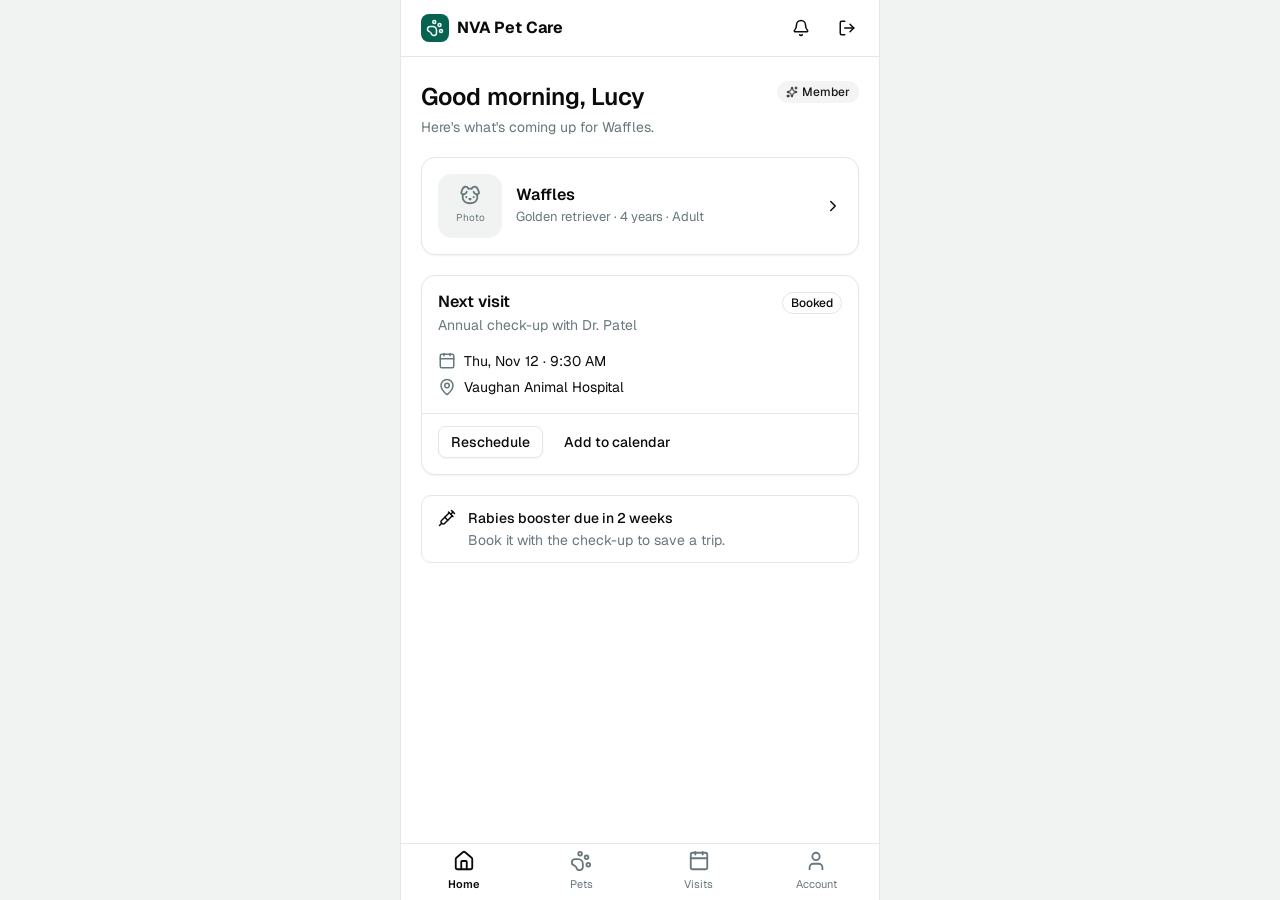
==== home.html @ 175a1b20 "test version commit" ====
<!DOCTYPE html>
<html lang="en">
<head>
  <meta charset="utf-8">
  <meta name="viewport" content="width=device-width, initial-scale=1, viewport-fit=cover">
  <title>Home · NVA Pet Care</title>
  <link rel="preconnect" href="https://fonts.googleapis.com">
  <link rel="preconnect" href="https://fonts.gstatic.com" crossorigin>
  <link href="https://fonts.googleapis.com/css2?family=Geist:wght@400;500;600;700;800&display=swap" rel="stylesheet">
  <link rel="stylesheet" href="styles.css">
</head>
<body>
  <div class="app">
    <header class="app-header">
      <a class="brand" href="home.html">
        <span class="brand-mark"><i data-icon="paw-print" data-size="18"></i></span>
        <span class="brand-name">NVA Pet Care</span>
      </a>
      <span class="header-actions">
        <button type="button" class="btn btn--ghost btn--icon" aria-label="Notifications" data-toast="No new notifications.">
          <i data-icon="bell" data-size="18"></i>
        </button>
        <a class="btn btn--ghost btn--icon" aria-label="Sign out" href="index.html?entry=returning" id="sign-out">
          <i data-icon="log-out" data-size="18"></i>
        </a>
      </span>
    </header>

    <main class="app-main app-main--home">
      <div style="display:flex;align-items:flex-start;justify-content:space-between;gap:12px">
        <div style="display:flex;flex-direction:column;gap:4px">
          <h1 class="h3"><span id="greeting">Good morning</span>, Lucy</h1>
          <p class="muted text-sm" style="margin:0">Here's what's coming up for Waffles.</p>
        </div>
        <span class="badge badge--secondary"><i data-icon="sparkles" data-size="12"></i>Member</span>
      </div>

      <a class="card" href="#pets" data-toast="Waffles' profile isn't part of this prototype yet.">
        <div class="card-content pet-row">
          <div class="pet-photo" role="img" aria-label="Photo: Waffles"><i data-icon="dog" data-size="22"></i>Photo</div>
          <div class="pet-meta">
            <span class="pet-name">Waffles</span>
            <span class="pet-sub">Golden retriever · 4 years · Adult</span>
          </div>
          <i data-icon="chevron-right" data-size="18"></i>
        </div>
      </a>

      <section class="card" aria-labelledby="visit-title">
        <div class="card-header">
          <h2 class="card-title" id="visit-title">Next visit</h2>
          <p class="card-description">Annual check-up with Dr. Patel</p>
          <div class="card-action"><span class="badge badge--outline">Booked</span></div>
        </div>
        <div class="card-content meta-list">
          <span><i data-icon="calendar" data-size="18"></i><time id="visit-time" datetime="2026-11-12T09:30">Thu, Nov 12 · 9:30 AM</time></span>
          <span><i data-icon="map-pin" data-size="18"></i>Vaughan Animal Hospital</span>
        </div>
        <div class="card-footer">
          <button type="button" class="btn btn--outline btn--sm" data-toast="Rescheduling isn't part of this prototype yet.">Reschedule</button>
          <button type="button" class="btn btn--ghost btn--sm" id="add-to-calendar">Add to calendar</button>
        </div>
      </section>

      <div class="alert" role="status">
        <i data-icon="syringe" data-size="18"></i>
        <p class="alert-title">Rabies booster due in 2 weeks</p>
        <p class="alert-description">Book it with the check-up to save a trip.</p>
      </div>
    </main>

    <nav class="tabbar" aria-label="App">
      <a href="#home" aria-current="page"><i data-icon="house" data-size="22"></i>Home</a>
      <a href="#pets"><i data-icon="paw-print" data-size="22"></i>Pets</a>
      <a href="#visits"><i data-icon="calendar" data-size="22"></i>Visits</a>
      <a href="#account"><i data-icon="user" data-size="22"></i>Account</a>
    </nav>
  </div>

  <div class="toast-region" aria-live="polite"></div>

  <script src="icons.js"></script>
  <script src="app.js"></script>
</body>
</html>
---- styles.css ----
/* NVA Pet Care — login sample pages
   Plain CSS port of the Syrup Design System tokens (shadcn-style) used on the canvas. */

/* ---------- Tokens ---------- */
:root {
  /* Primitives used by the semantic tokens below */
  --brand-50: oklch(98% 0.0152 171.07);
  --brand-700: oklch(44.66% 0.0834 173.18);
  --brand-800: oklch(37.69% 0.0677 172.92);
  --mist-100: oklch(96.3% 0.002 197.1);
  --mist-200: oklch(92.5% 0.005 214.3);
  --mist-400: oklch(72.3% 0.014 214.4);
  --mist-500: oklch(56% 0.021 213.5);
  --mist-800: oklch(27.5% 0.011 216.9);
  --mist-900: oklch(21.8% 0.008 223.9);
  --mist-950: oklch(14.8% 0.004 228.8);
  --zinc-100: oklch(96.7% 0.001 286.375);
  --zinc-900: oklch(21% 0.006 285.885);
  --red-600: oklch(57.7% 0.245 27.325);

  /* Semantic (light) */
  --background: #fff;
  --foreground: var(--mist-950);
  --card: #fff;
  --card-foreground: var(--mist-950);
  --primary: var(--brand-700);
  --primary-foreground: var(--brand-50);
  --secondary: var(--zinc-100);
  --secondary-foreground: var(--zinc-900);
  --muted: var(--mist-100);
  --muted-foreground: var(--mist-500);
  --accent: var(--mist-100);
  --accent-foreground: var(--mist-900);
  --destructive: var(--red-600);
  --border: var(--mist-200);
  --input: var(--mist-200);
  --ring: var(--mist-400);

  --spacing: 0.25rem;
  --radius: 0.625rem;
  --shadow-xs: 0 1px 2px 0 rgb(0 0 0 / 0.05);
  --shadow-sm: 0 1px 3px 0 rgb(0 0 0 / 0.1), 0 1px 2px -1px rgb(0 0 0 / 0.1);
  --shadow-lg: 0 10px 15px -3px rgb(0 0 0 / 0.1), 0 4px 6px -4px rgb(0 0 0 / 0.1);
  --ease: cubic-bezier(0.4, 0, 0.2, 1);
  --font-ui: "Geist", ui-sans-serif, system-ui, sans-serif;
}

/* ---------- Base ---------- */
*, *::before, *::after { box-sizing: border-box; }
html, body { height: 100%; }
body {
  margin: 0;
  background: var(--background);
  color: var(--foreground);
  font-family: var(--font-ui);
  font-size: 14px;
  line-height: 20px;
  -webkit-font-smoothing: antialiased;
}
button, input { font: inherit; color: inherit; }
a { color: var(--foreground); }
a:hover { color: var(--muted-foreground); }
svg.icon { flex-shrink: 0; display: block; }
.sr-only {
  position: absolute; width: 1px; height: 1px; padding: 0; margin: -1px;
  overflow: hidden; clip: rect(0 0 0 0); white-space: nowrap; border: 0;
}
[hidden] { display: none !important; }

.h3 { font-size: 24px; line-height: 32px; font-weight: 600; margin: 0; }
.muted { color: var(--muted-foreground); }
.text-sm { font-size: 14px; line-height: 20px; }

/* ---------- App shell (mobile-first, 390px design width) ---------- */
.app {
  min-height: 100dvh;
  max-width: 480px;
  margin: 0 auto;
  display: flex;
  flex-direction: column;
  background: var(--background);
}
@media (min-width: 481px) {
  body { background: var(--muted); }
  .app { border-inline: 1px solid var(--border); }
}

.app-header {
  position: sticky; top: 0; z-index: 10;
  display: flex; align-items: center; justify-content: space-between;
  min-height: 57px;
  padding: 6px 10px 6px 20px;
  border-bottom: 1px solid var(--border);
  background: var(--background);
}
.brand { display: flex; align-items: center; gap: 8px; text-decoration: none; }
.brand-mark {
  display: flex; align-items: center; justify-content: center;
  width: 28px; height: 28px;
  border-radius: calc(var(--radius) * 0.8);
  background: var(--primary); color: var(--primary-foreground);
}
.brand-name { font-size: 16px; font-weight: 700; letter-spacing: -0.01em; color: var(--foreground); }
.header-actions { display: flex; align-items: center; gap: 2px; }

.app-main {
  flex-grow: 1;
  display: flex; flex-direction: column;
  gap: calc(var(--spacing) * 6);
  padding: calc(var(--spacing) * 8) calc(var(--spacing) * 5) calc(var(--spacing) * 6);
}
.app-main--home { gap: calc(var(--spacing) * 5); padding: calc(var(--spacing) * 6) calc(var(--spacing) * 5); }

/* ---------- Button ---------- */
.btn {
  display: inline-flex; align-items: center; justify-content: center; gap: 8px;
  height: 36px; padding: 0 16px;
  border: 1px solid transparent;
  border-radius: calc(var(--radius) * 0.8);
  font-size: 14px; font-weight: 500; white-space: nowrap;
  text-decoration: none; cursor: pointer;
  transition: background-color 150ms var(--ease), color 150ms var(--ease), box-shadow 150ms var(--ease);
  outline: none;
}
.btn:focus-visible { box-shadow: 0 0 0 3px color-mix(in oklab, var(--ring) 50%, transparent); border-color: var(--ring); }
.btn:disabled { opacity: 0.5; pointer-events: none; }
.btn--primary { background: var(--primary); color: var(--primary-foreground); }
.btn--primary:hover { background: color-mix(in oklab, var(--primary) 90%, transparent); color: var(--primary-foreground); }
.btn--outline { background: var(--background); border-color: var(--border); box-shadow: var(--shadow-xs); color: var(--foreground); }
.btn--outline:hover { background: var(--accent); color: var(--accent-foreground); }
.btn--ghost { background: transparent; color: var(--foreground); }
.btn--ghost:hover { background: var(--accent); color: var(--accent-foreground); }
.btn--link { background: transparent; color: var(--primary); padding: 0 8px; text-decoration: underline; text-underline-offset: 4px; }
.btn--link:hover { color: var(--primary); text-decoration-thickness: 2px; }
.btn--sm { height: 32px; padding: 0 12px; gap: 6px; }
.btn--lg { height: 40px; padding: 0 24px; }
.btn--icon { width: 44px; height: 44px; padding: 0; }
.btn--block { width: 100%; }
.btn .spinner {
  width: 16px; height: 16px; border-radius: 50%;
  border: 2px solid currentColor; border-right-color: transparent;
  animation: spin 0.7s linear infinite;
}
@keyframes spin { to { transform: rotate(360deg); } }

/* ---------- Form fields ---------- */
.field-group { display: flex; flex-direction: column; gap: calc(var(--spacing) * 5); }
.field { display: flex; flex-direction: column; gap: 8px; }
.field-row { display: flex; align-items: center; justify-content: space-between; }
.label { font-size: 14px; line-height: 1; font-weight: 500; }
.input {
  width: 100%; height: 36px; padding: 4px 12px;
  border: 1px solid var(--input);
  border-radius: calc(var(--radius) * 0.8);
  background: transparent;
  box-shadow: var(--shadow-xs);
  font-size: 16px; /* 16px avoids iOS zoom; drops to 14px on wider screens */
  outline: none;
  transition: border-color 150ms var(--ease), box-shadow 150ms var(--ease);
}
@media (min-width: 768px) { .input { font-size: 14px; } }
.input::placeholder { color: var(--muted-foreground); }
.input:focus-visible { border-color: var(--ring); box-shadow: 0 0 0 3px color-mix(in oklab, var(--ring) 50%, transparent); }
.input[aria-invalid="true"] { border-color: var(--destructive); }
.input[aria-invalid="true"]:focus-visible { box-shadow: 0 0 0 3px color-mix(in oklab, var(--destructive) 20%, transparent); }
.field-error { margin: 0; font-size: 14px; color: var(--destructive); }

.input-wrap { position: relative; }
.input-wrap .input { padding-right: 40px; }
.input-wrap .reveal {
  position: absolute; right: 2px; top: 2px;
  width: 32px; height: 32px; padding: 0;
  display: flex; align-items: center; justify-content: center;
  border: 0; border-radius: calc(var(--radius) * 0.6);
  background: transparent; color: var(--muted-foreground); cursor: pointer;
}
.input-wrap .reveal:hover { color: var(--foreground); }
.input-wrap .reveal:focus-visible { outline: 2px solid var(--ring); }

.readonly-email {
  display: flex; align-items: center; justify-content: space-between; gap: 8px;
  height: 36px; padding: 0 2px 0 12px;
  border: 1px solid var(--input);
  border-radius: calc(var(--radius) * 0.8);
  background: var(--muted); font-size: 14px;
}

.link-muted { font-size: 14px; color: var(--muted-foreground); text-decoration: underline; text-underline-offset: 3px; }
.link-strong { color: var(--foreground); font-weight: 500; text-decoration: underline; text-underline-offset: 3px; }

.separator { display: flex; align-items: center; gap: 12px; color: var(--muted-foreground); font-size: 12px; }
.separator::before, .separator::after { content: ""; flex: 1; height: 1px; background: var(--border); }

.form-alert {
  padding: 10px 12px; border-radius: var(--radius);
  border: 1px solid color-mix(in oklab, var(--destructive) 30%, transparent);
  background: color-mix(in oklab, var(--destructive) 6%, transparent);
  color: var(--destructive); font-size: 14px;
}

/* ---------- Avatar ---------- */
.avatar {
  display: flex; align-items: center; justify-content: center;
  width: 48px; height: 48px; border-radius: 9999px;
  background: var(--muted); font-size: 16px; font-weight: 500;
}

/* ---------- Card ---------- */
.card {
  display: flex; flex-direction: column; gap: 16px;
  padding: 16px 0;
  border: 1px solid var(--border);
  border-radius: calc(var(--radius) * 1.4);
  background: var(--card); color: var(--card-foreground);
  box-shadow: var(--shadow-xs);
}
.card-header { display: grid; grid-template-columns: 1fr auto; gap: 4px 12px; padding: 0 16px; }
.card-title { margin: 0; font-size: 16px; line-height: 1.2; font-weight: 600; }
.card-description { margin: 0; grid-column: 1; font-size: 14px; color: var(--muted-foreground); }
.card-action { grid-column: 2; grid-row: 1 / span 2; align-self: start; }
.card-content { padding: 0 16px; }
.card-footer { display: flex; gap: 8px; padding: 12px 16px 0; border-top: 1px solid var(--border); }
a.card { text-decoration: none; transition: background-color 150ms var(--ease); }
a.card:hover { background: var(--accent); color: var(--card-foreground); }

.pet-row { display: flex; align-items: center; gap: 14px; }
.pet-photo {
  flex-shrink: 0; display: flex; flex-direction: column; align-items: center; justify-content: center; gap: 2px;
  width: 64px; height: 64px; border-radius: calc(var(--radius) * 1.4);
  background: var(--muted); color: var(--muted-foreground); font-size: 10px;
}
.pet-meta { display: flex; flex-direction: column; gap: 2px; flex-grow: 1; }
.pet-name { font-size: 16px; font-weight: 600; }
.pet-sub { font-size: 13px; color: var(--muted-foreground); }

.meta-list { display: flex; flex-direction: column; gap: 6px; font-size: 14px; }
.meta-list span { display: flex; align-items: center; gap: 8px; }
.meta-list .icon { color: var(--muted-foreground); }

/* ---------- Badge ---------- */
.badge {
  display: inline-flex; align-items: center; gap: 4px;
  height: 22px; padding: 0 8px;
  border: 1px solid transparent; border-radius: 9999px;
  font-size: 12px; font-weight: 500; white-space: nowrap;
}
.badge--secondary { background: var(--secondary); color: var(--secondary-foreground); }
.badge--outline { border-color: var(--border); color: var(--foreground); }

/* ---------- Alert ---------- */
.alert {
  display: grid; grid-template-columns: 18px 1fr; gap: 2px 12px;
  padding: 12px 16px;
  border: 1px solid var(--border); border-radius: var(--radius);
  background: var(--card);
}
.alert .icon { grid-row: 1 / span 2; margin-top: 1px; }
.alert-title { margin: 0; font-size: 14px; font-weight: 500; }
.alert-description { margin: 0; font-size: 14px; color: var(--muted-foreground); }

/* ---------- Bottom tab bar ---------- */
.tabbar {
  position: sticky; bottom: 0;
  display: grid; grid-template-columns: repeat(4, 1fr);
  padding: 6px 4px calc(6px + env(safe-area-inset-bottom));
  border-top: 1px solid var(--border);
  background: var(--background);
}
.tabbar a {
  display: flex; flex-direction: column; align-items: center; justify-content: center; gap: 2px;
  min-height: 44px; font-size: 11px; color: var(--muted-foreground); text-decoration: none;
}
.tabbar a[aria-current="page"] { color: var(--foreground); font-weight: 600; }
.tabbar a:hover { color: var(--foreground); }

/* ---------- Toast ---------- */
.toast-region {
  position: fixed; left: 50%; bottom: 88px; transform: translateX(-50%);
  width: min(358px, calc(100vw - 32px));
  display: flex; flex-direction: column; gap: 8px; z-index: 50; pointer-events: none;
}
.toast {
  padding: 12px 16px;
  border: 1px solid var(--border); border-radius: var(--radius);
  background: var(--background); box-shadow: var(--shadow-lg);
  font-size: 14px;
  animation: toast-in 200ms var(--ease);
}
.toast.is-leaving { opacity: 0; transform: translateY(8px); transition: opacity 200ms, transform 200ms; }
@keyframes toast-in { from { opacity: 0; transform: translateY(8px); } }

@media (prefers-reduced-motion: reduce) {
  *, *::before, *::after { animation: none !important; transition: none !important; }
}
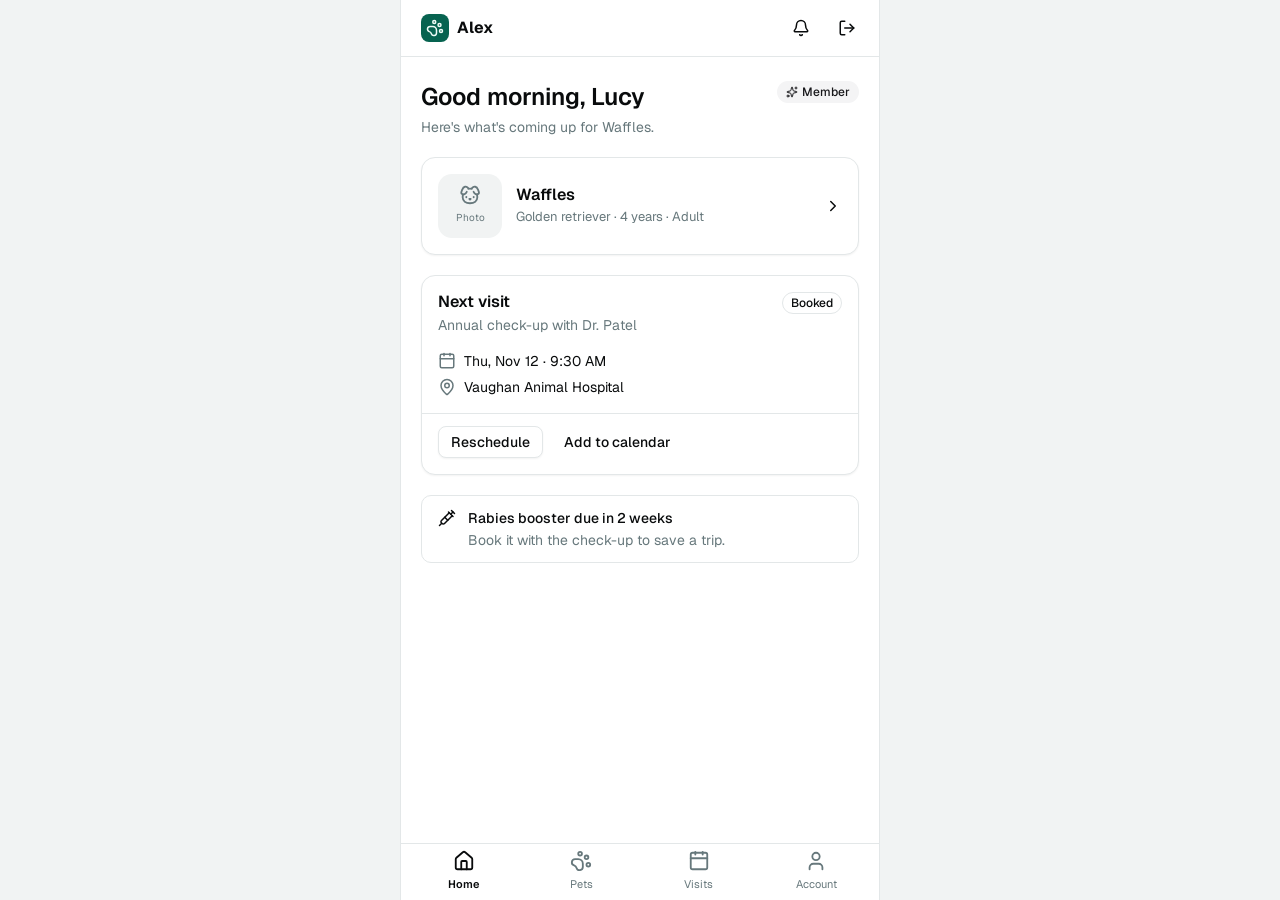
==== commit 7d47b535: "testing" ====
--- a/home.html
+++ b/home.html
@@ -14,7 +14,7 @@
     <header class="app-header">
       <a class="brand" href="home.html">
         <span class="brand-mark"><i data-icon="paw-print" data-size="18"></i></span>
-        <span class="brand-name">NVA Pet Care</span>
+        <span class="brand-name">Alex</span>
       </a>
       <span class="header-actions">
         <button type="button" class="btn btn--ghost btn--icon" aria-label="Notifications" data-toast="No new notifications.">
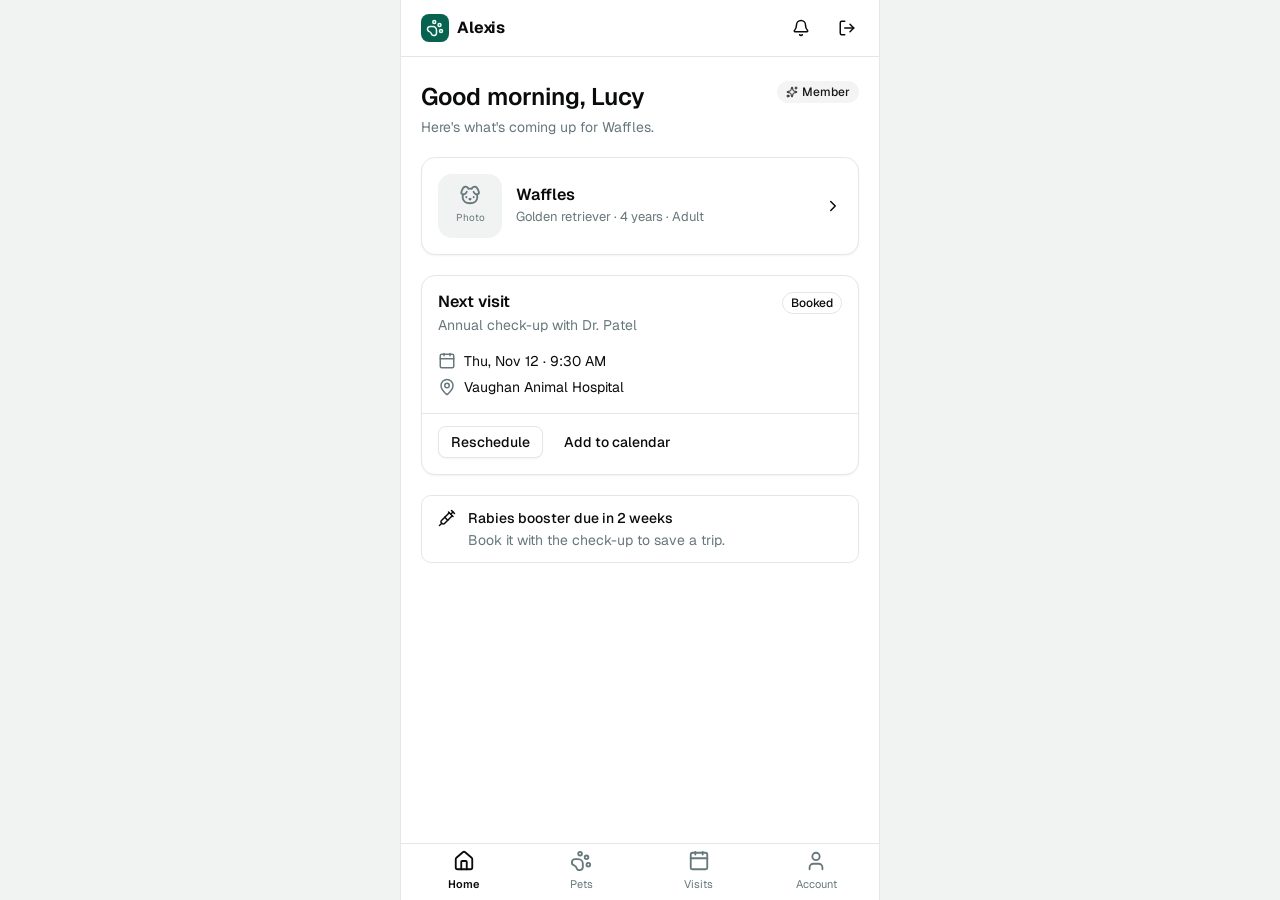
==== commit 1d486165: "test changes" ====
--- a/home.html
+++ b/home.html
@@ -14,7 +14,7 @@
     <header class="app-header">
       <a class="brand" href="home.html">
         <span class="brand-mark"><i data-icon="paw-print" data-size="18"></i></span>
-        <span class="brand-name">Alex</span>
+        <span class="brand-name">Alexis</span>
       </a>
       <span class="header-actions">
         <button type="button" class="btn btn--ghost btn--icon" aria-label="Notifications" data-toast="No new notifications.">
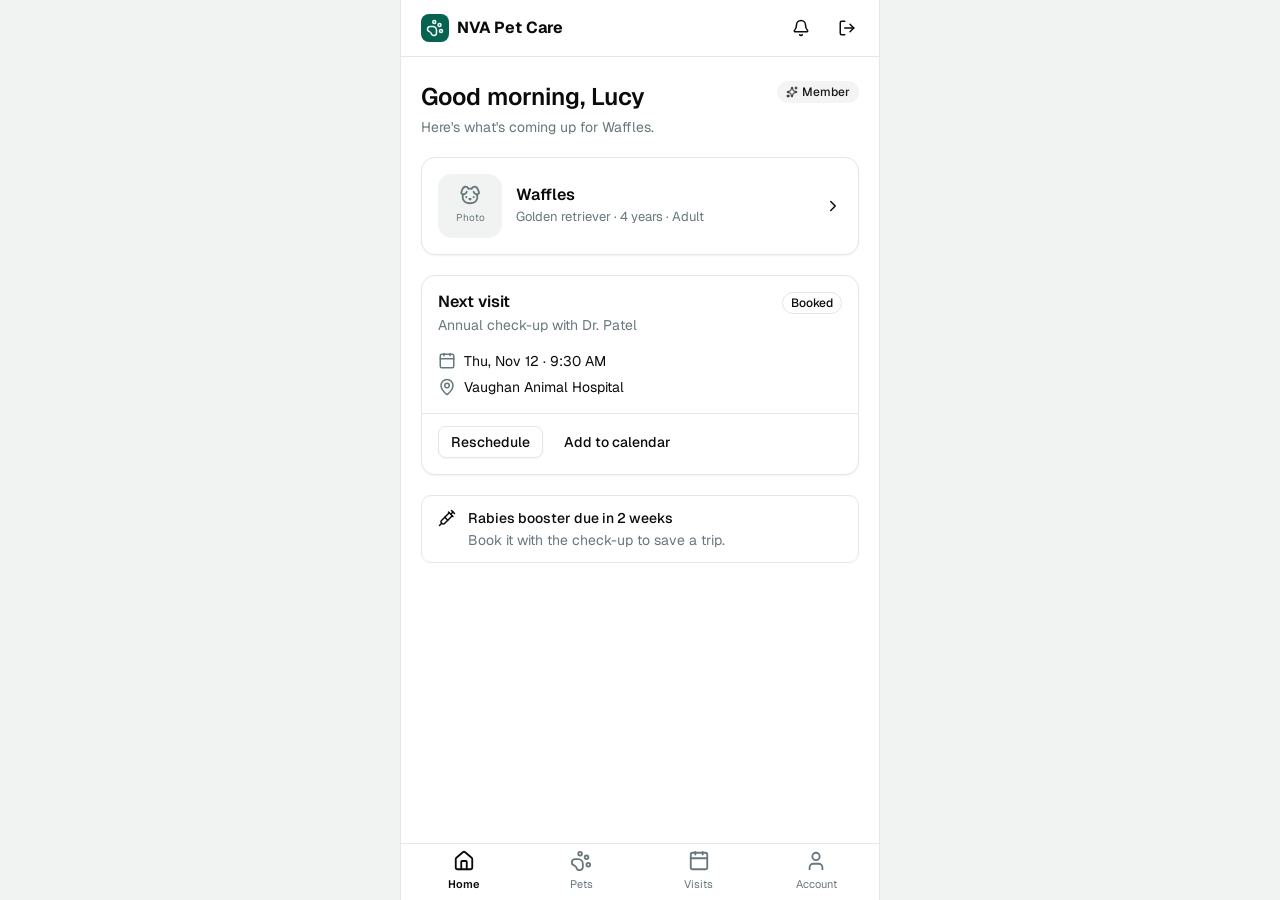
==== commit 92a190a8: "further test changes" ====
--- a/home.html
+++ b/home.html
@@ -14,7 +14,7 @@
     <header class="app-header">
       <a class="brand" href="home.html">
         <span class="brand-mark"><i data-icon="paw-print" data-size="18"></i></span>
-        <span class="brand-name">Alexis</span>
+        <span class="brand-name">NVA Pet Care</span>
       </a>
       <span class="header-actions">
         <button type="button" class="btn btn--ghost btn--icon" aria-label="Notifications" data-toast="No new notifications.">
